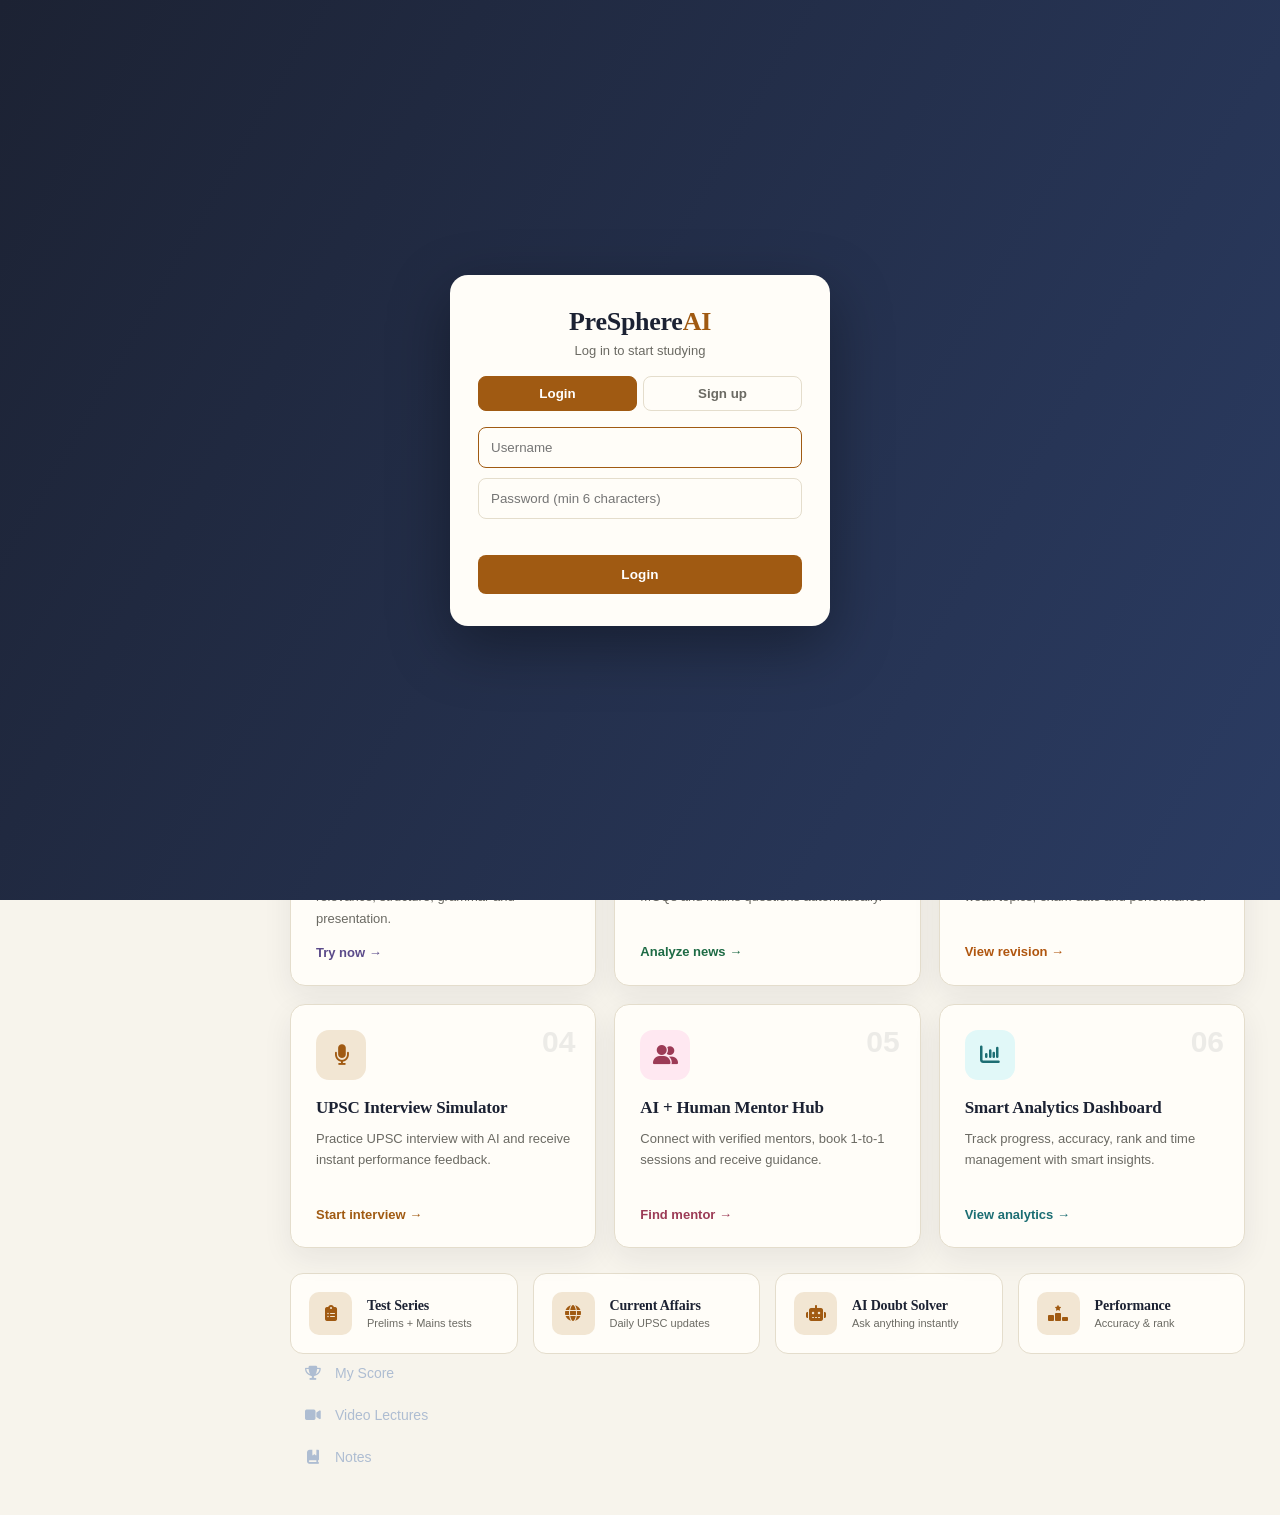
==== index.html @ 7188272f "Create index.html" ====
<!DOCTYPE html>
<html lang="en">
<head>
    <meta charset="UTF-8">
    <meta name="viewport" content="width=device-width, initial-scale=1.0">
    <title>PreSphere AI</title>
    <meta http-equiv="refresh" content="0; url=./frontend/index.html">
</head>
<body>
    <p>Opening PreSphere AI...</p>
    <script>
        window.location.replace("./frontend/index.html");
    </script>
</body>
</html>
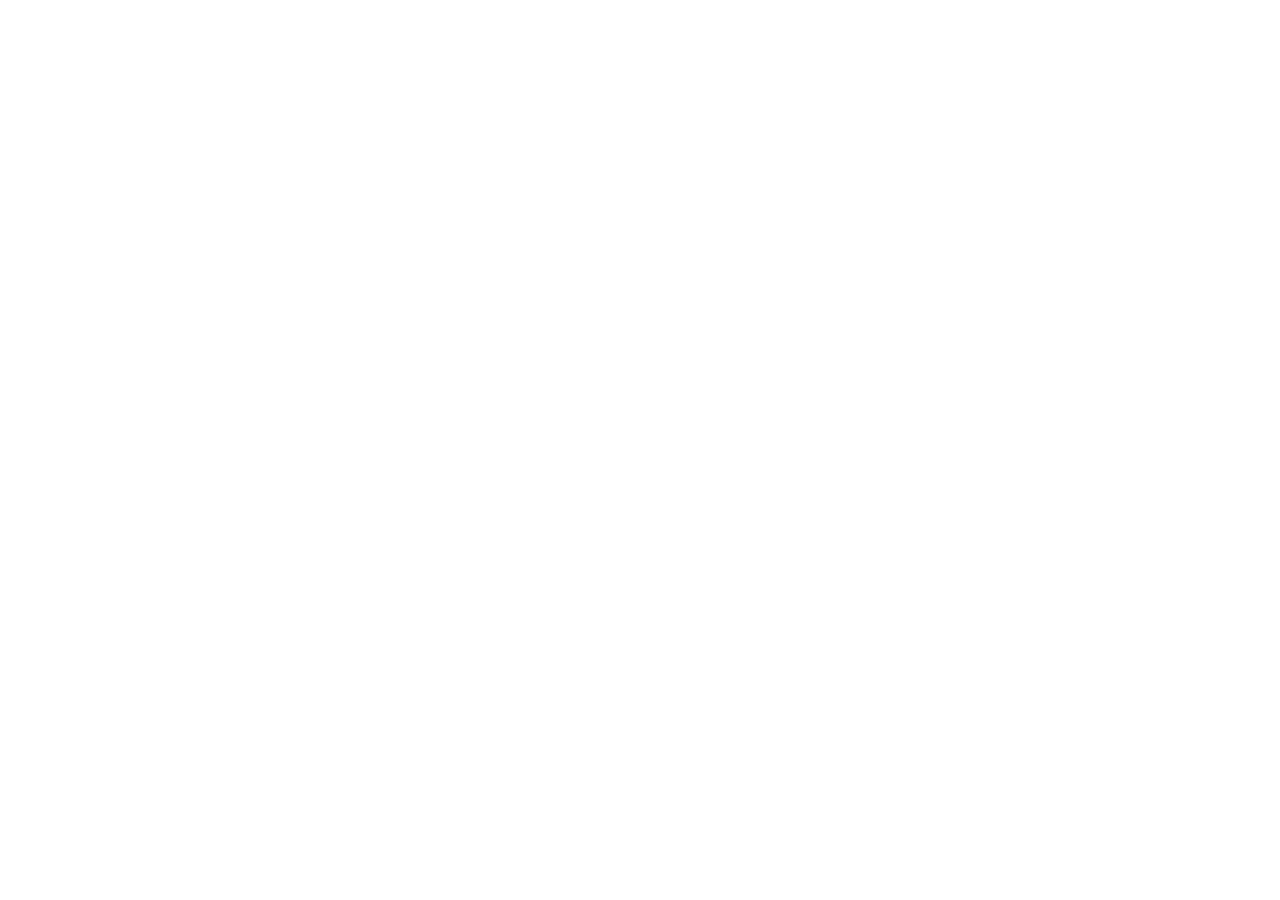
==== commit 01c79fe5: "Update index.html" ====
--- a/index.html
+++ b/index.html
@@ -1,16 +1,15 @@
-
 <!DOCTYPE html>
 <html lang="en">
 <head>
     <meta charset="UTF-8">
     <meta name="viewport" content="width=device-width, initial-scale=1.0">
     <title>PreSphere AI</title>
-    <meta http-equiv="refresh" content="0; url=./frontend/index.html">
+    <meta http-equiv="refresh" content="0; url=https://presphereai.onrender.com">
 </head>
 <body>
-    <p>Opening PreSphere AI...</p>
+    <p>Opening PreSphere AI... <a href="https://presphereai.onrender.com">Click here</a></p>
     <script>
-        window.location.replace("./frontend/index.html");
+        window.location.replace("https://presphereai.onrender.com");
     </script>
 </body>
 </html>
